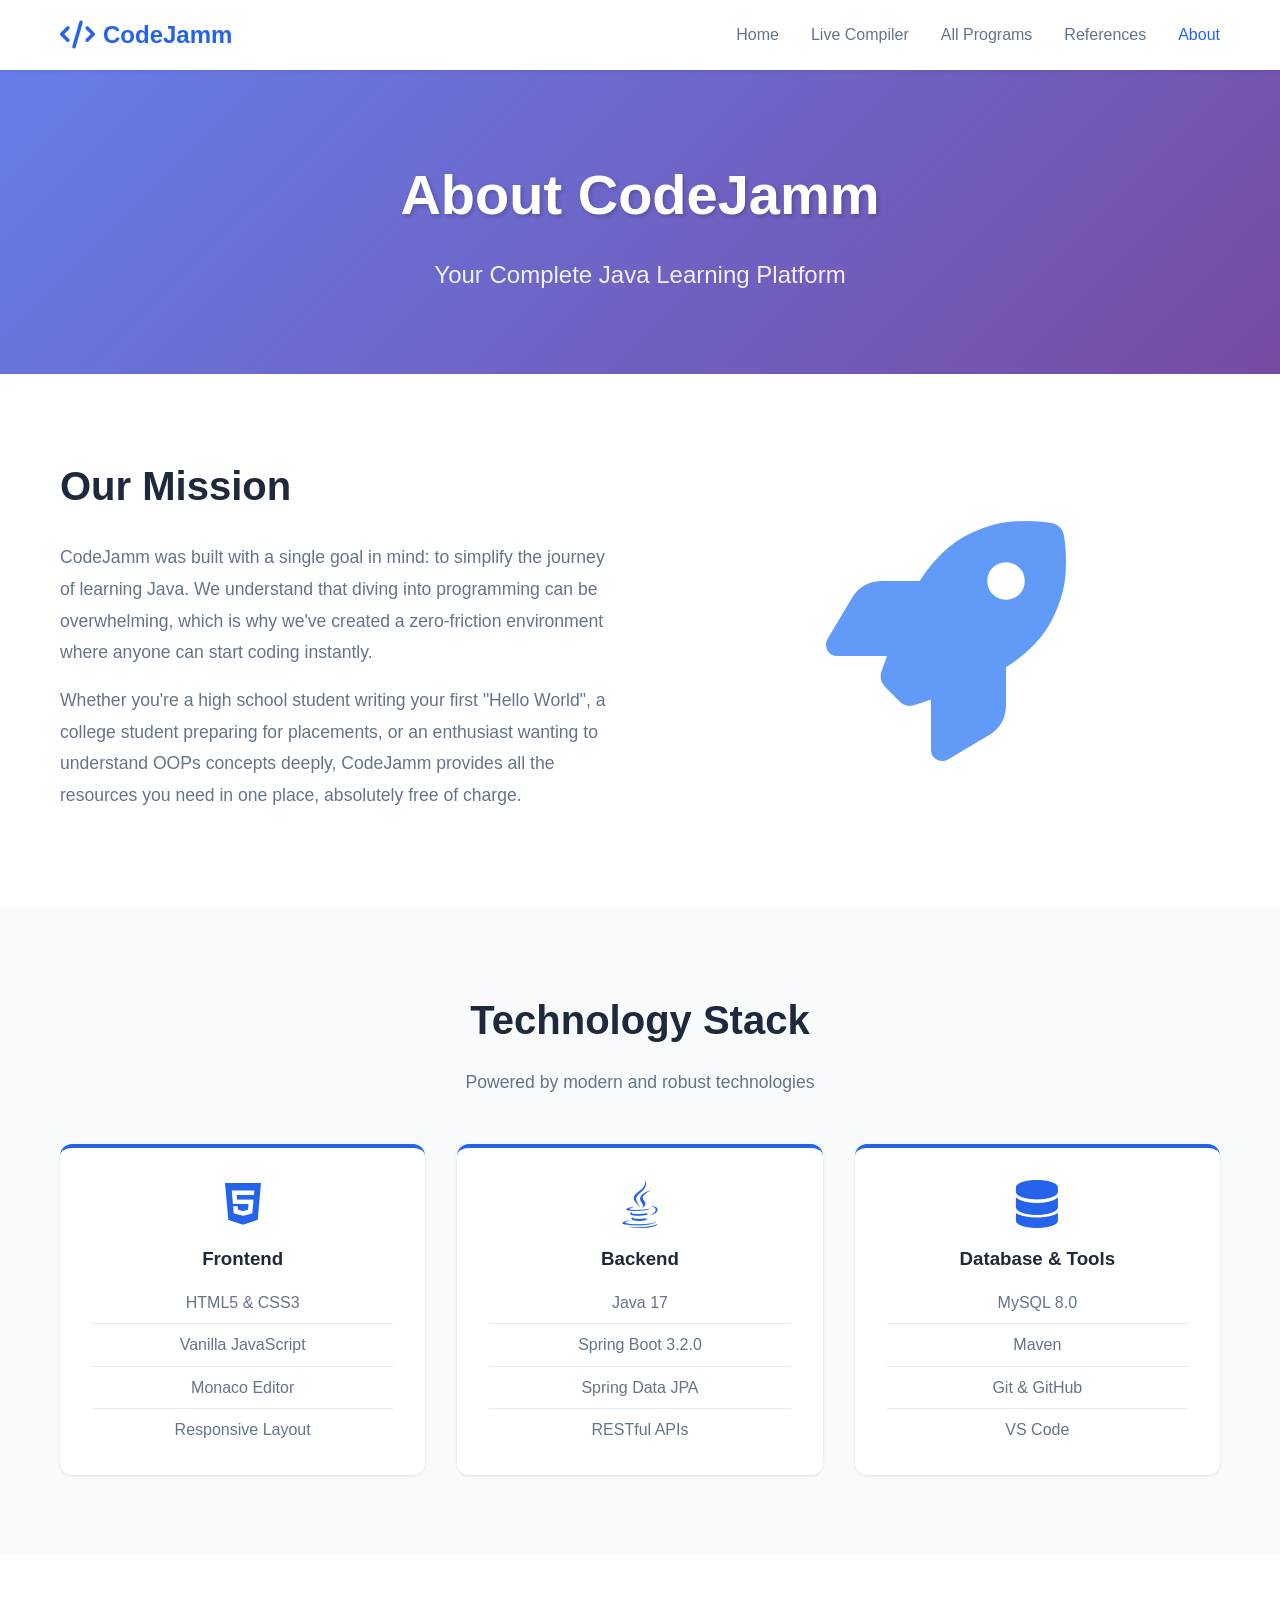
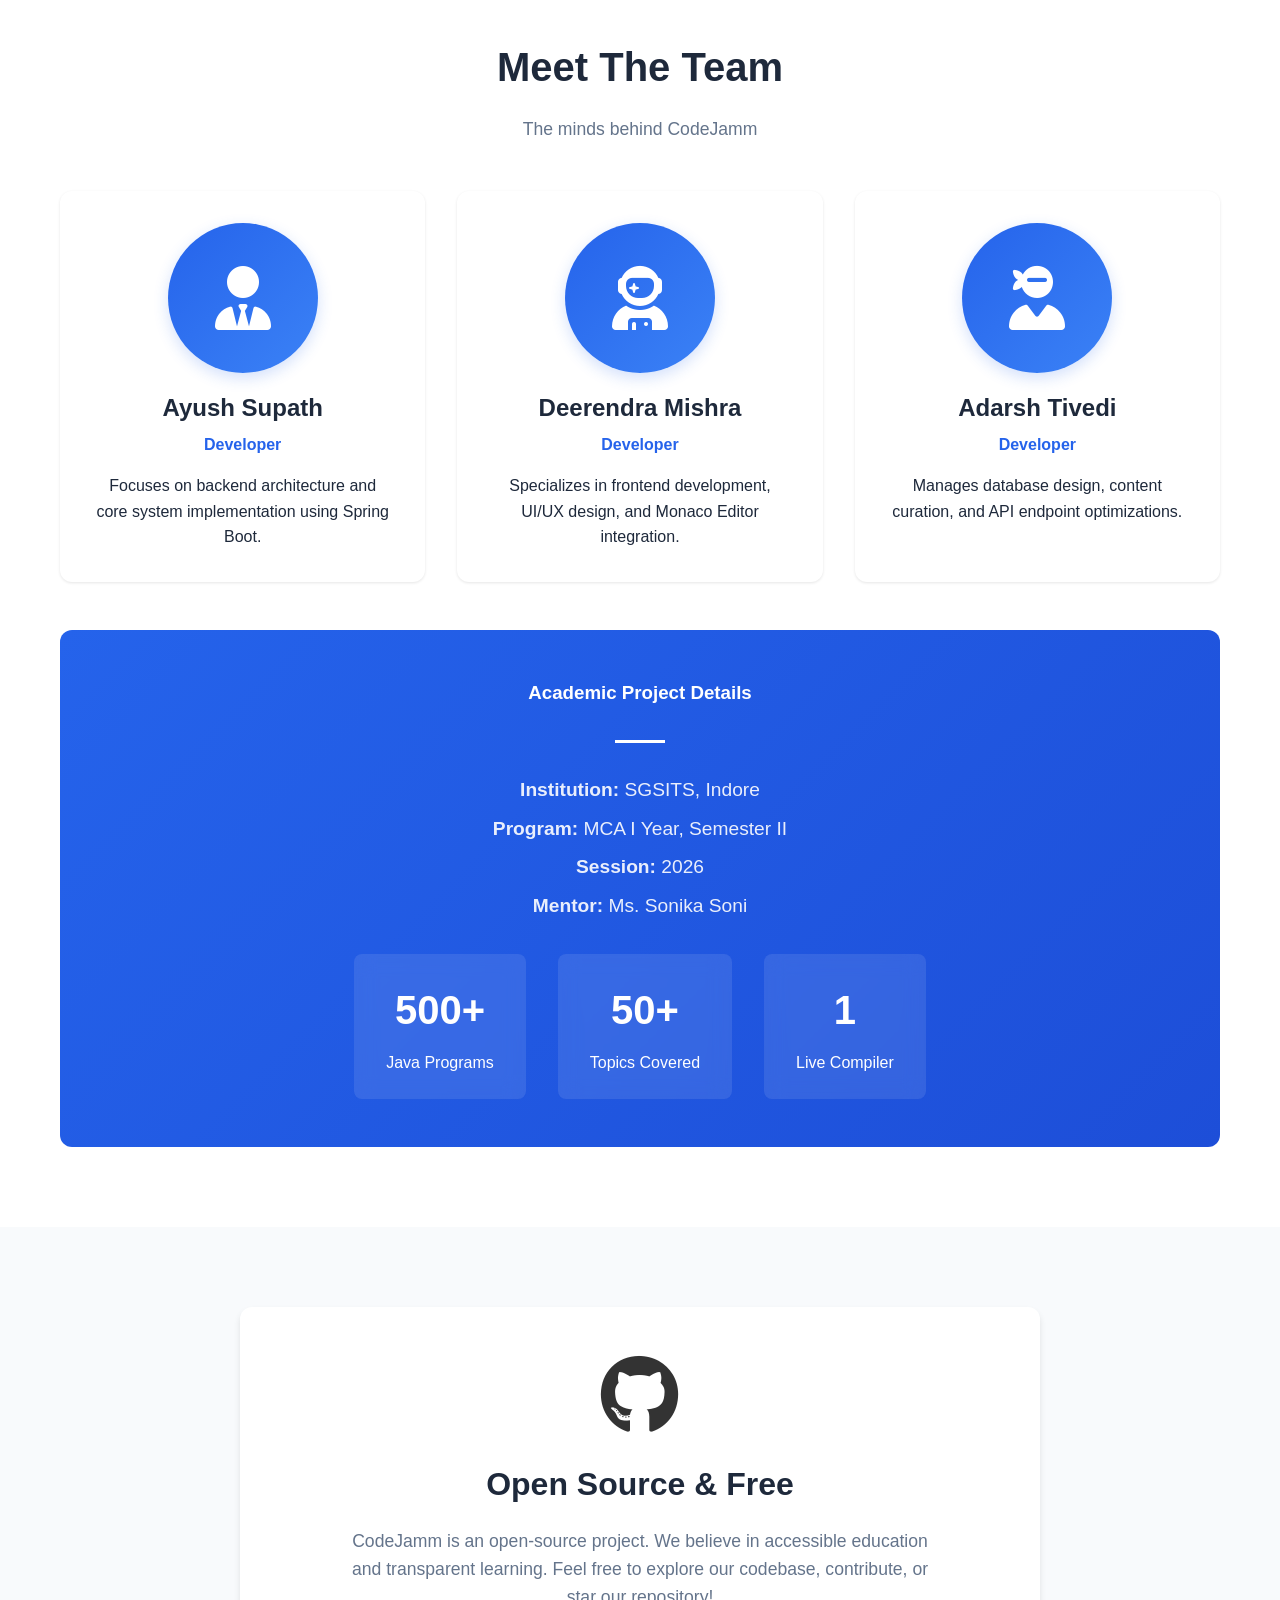
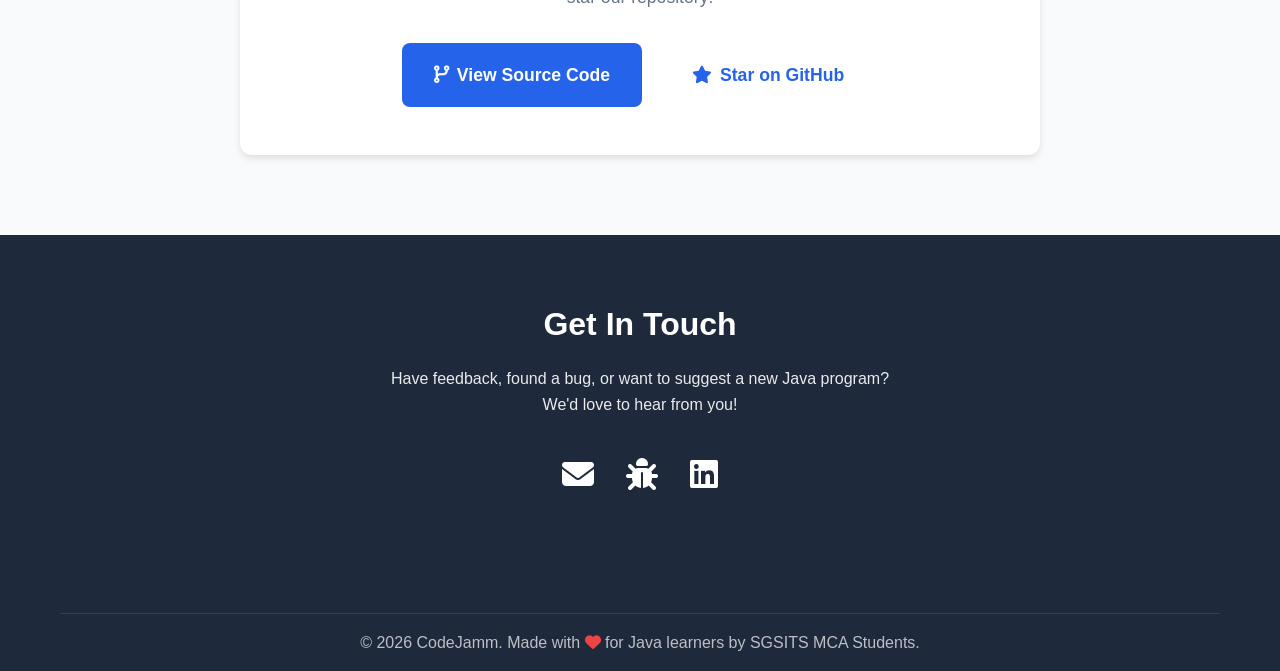
==== frontend/about.html @ c89b324f "Complete CodeJamm project - 35+ programs, About page, References page with OOPs concepts" ====
<!DOCTYPE html>
<html lang="en">
<head>
    <meta charset="UTF-8">
    <meta name="viewport" content="width=device-width, initial-scale=1.0">
    <title>About CodeJamm</title>
    <link rel="stylesheet" href="css/style.css">
    <link rel="stylesheet" href="https://cdnjs.cloudflare.com/ajax/libs/font-awesome/6.4.0/css/all.min.css">
    <style>
        .about-hero {
            background: linear-gradient(135deg, #667eea 0%, #764ba2 100%);
            color: white;
            padding: 5rem 0;
            text-align: center;
        }
        
        .about-hero h1 {
            font-size: 3.5rem;
            font-weight: 800;
            margin-bottom: 1rem;
            text-shadow: 2px 2px 4px rgba(0,0,0,0.2);
        }
        
        .about-hero p {
            font-size: 1.5rem;
            opacity: 0.9;
        }

        .section-padding {
            padding: 5rem 0;
        }

        .bg-light {
            background-color: var(--bg-color);
        }

        .bg-white {
            background-color: white;
        }

        .mission-grid {
            display: grid;
            grid-template-columns: 1fr 1fr;
            gap: 4rem;
            align-items: center;
        }

        @media (max-width: 768px) {
            .mission-grid {
                grid-template-columns: 1fr;
                gap: 2rem;
            }
        }

        .mission-content h2 {
            font-size: 2.5rem;
            margin-bottom: 1.5rem;
            color: var(--text-primary);
        }

        .mission-content p {
            font-size: 1.1rem;
            color: var(--text-secondary);
            margin-bottom: 1rem;
            line-height: 1.8;
        }

        .tech-grid {
            display: grid;
            grid-template-columns: repeat(auto-fit, minmax(250px, 1fr));
            gap: 2rem;
            margin-top: 3rem;
        }

        .tech-card {
            background: var(--card-bg);
            padding: 2rem;
            border-radius: 12px;
            box-shadow: var(--shadow-sm);
            text-align: center;
            transition: var(--transition);
            border-top: 4px solid var(--primary-color);
        }

        .tech-card:hover {
            transform: translateY(-5px);
            box-shadow: var(--shadow-md);
        }

        .tech-card i {
            font-size: 3rem;
            margin-bottom: 1rem;
            color: var(--primary-color);
        }

        .tech-card h3 {
            margin-bottom: 1rem;
            color: var(--text-primary);
        }

        .tech-card ul {
            list-style: none;
            color: var(--text-secondary);
            padding: 0;
        }

        .tech-card ul li {
            margin-bottom: 0.5rem;
            padding-bottom: 0.5rem;
            border-bottom: 1px solid var(--border-color);
        }

        .tech-card ul li:last-child {
            border-bottom: none;
            margin-bottom: 0;
            padding-bottom: 0;
        }

        .team-grid {
            display: grid;
            grid-template-columns: repeat(3, 1fr);
            gap: 2rem;
            margin-top: 3rem;
        }

        @media (max-width: 900px) {
            .team-grid {
                grid-template-columns: repeat(2, 1fr);
            }
        }

        @media (max-width: 600px) {
            .team-grid {
                grid-template-columns: 1fr;
            }
        }

        .team-card {
            background: white;
            border-radius: 12px;
            overflow: hidden;
            box-shadow: var(--shadow-sm);
            text-align: center;
            transition: var(--transition);
        }

        .team-card:hover {
            transform: translateY(-10px);
            box-shadow: var(--shadow-lg);
        }

        .team-avatar {
            width: 150px;
            height: 150px;
            border-radius: 50%;
            margin: 2rem auto 1rem;
            background: linear-gradient(135deg, var(--primary-color), var(--primary-light));
            display: flex;
            align-items: center;
            justify-content: center;
            color: white;
            font-size: 4rem;
            box-shadow: 0 5px 15px rgba(37, 99, 235, 0.2);
        }

        .team-info {
            padding: 0 2rem 2rem;
        }

        .team-info h3 {
            color: var(--text-primary);
            font-size: 1.5rem;
            margin-bottom: 0.25rem;
        }

        .team-info .role {
            color: var(--primary-color);
            font-weight: 600;
            margin-bottom: 1rem;
            display: block;
        }

        .project-details {
            background: linear-gradient(135deg, var(--primary-color) 0%, var(--primary-dark) 100%);
            color: white;
            border-radius: 12px;
            padding: 3rem;
            margin-top: 3rem;
            text-align: center;
        }

        .project-details p {
            font-size: 1.2rem;
            margin-bottom: 0.5rem;
            opacity: 0.9;
        }

        .stats-container {
            display: flex;
            justify-content: center;
            flex-wrap: wrap;
            gap: 2rem;
            margin-top: 2rem;
        }

        .stat-box {
            background: rgba(255, 255, 255, 0.1);
            backdrop-filter: blur(10px);
            padding: 1.5rem 2rem;
            border-radius: 8px;
            min-width: 150px;
        }

        .stat-box h4 {
            font-size: 2.5rem;
            margin-bottom: 0.5rem;
        }

        .github-section {
            text-align: center;
            padding: 5rem 0;
        }

        .github-card {
            background: white;
            border-radius: 12px;
            padding: 3rem;
            box-shadow: var(--shadow-md);
            max-width: 800px;
            margin: 0 auto;
        }

        .github-icon {
            font-size: 5rem;
            color: #333;
            margin-bottom: 1.5rem;
        }

        .github-buttons {
            display: flex;
            gap: 1rem;
            justify-content: center;
            margin-top: 2rem;
        }

        .contact-section {
            background: var(--text-primary);
            color: white;
            padding: 4rem 0;
            text-align: center;
        }

        .contact-links {
            display: flex;
            justify-content: center;
            gap: 2rem;
            margin-top: 2rem;
        }

        .contact-links a {
            color: white;
            font-size: 2rem;
            transition: var(--transition);
        }

        .contact-links a:hover {
            color: var(--primary-light);
            transform: translateY(-3px);
        }
    </style>
</head>
<body>
    <!-- Navigation Bar -->
    <nav class="navbar">
        <div class="container">
            <div class="nav-brand">
                <i class="fas fa-code"></i>
                <span>CodeJamm</span>
            </div>
            <ul class="nav-menu">
                <li><a href="index.html">Home</a></li>
                <li><a href="compiler.html">Live Compiler</a></li>
                <li><a href="programs.html">All Programs</a></li>
                <li><a href="references.html">References</a></li>
                <li><a href="about.html" class="active">About</a></li>
            </ul>
            <div class="mobile-menu-toggle">
                <i class="fas fa-bars"></i>
            </div>
        </div>
    </nav>

    <!-- Hero Section -->
    <section class="about-hero">
        <div class="container">
            <h1>About CodeJamm</h1>
            <p>Your Complete Java Learning Platform</p>
        </div>
    </section>

    <!-- Mission Section -->
    <section class="section-padding bg-white">
        <div class="container">
            <div class="mission-grid">
                <div class="mission-content">
                    <h2>Our Mission</h2>
                    <p>CodeJamm was built with a single goal in mind: to simplify the journey of learning Java. We understand that diving into programming can be overwhelming, which is why we've created a zero-friction environment where anyone can start coding instantly.</p>
                    <p>Whether you're a high school student writing your first "Hello World", a college student preparing for placements, or an enthusiast wanting to understand OOPs concepts deeply, CodeJamm provides all the resources you need in one place, absolutely free of charge.</p>
                </div>
                <div class="mission-image" style="text-align: center;">
                    <i class="fas fa-rocket" style="font-size: 15rem; color: var(--primary-light); opacity: 0.8;"></i>
                </div>
            </div>
        </div>
    </section>

    <!-- Technology Stack -->
    <section class="section-padding bg-light">
        <div class="container">
            <h2 class="section-title">Technology Stack</h2>
            <p class="section-subtitle">Powered by modern and robust technologies</p>
            
            <div class="tech-grid">
                <div class="tech-card">
                    <i class="fab fa-html5"></i>
                    <h3>Frontend</h3>
                    <ul>
                        <li>HTML5 & CSS3</li>
                        <li>Vanilla JavaScript</li>
                        <li>Monaco Editor</li>
                        <li>Responsive Layout</li>
                    </ul>
                </div>
                <div class="tech-card">
                    <i class="fab fa-java"></i>
                    <h3>Backend</h3>
                    <ul>
                        <li>Java 17</li>
                        <li>Spring Boot 3.2.0</li>
                        <li>Spring Data JPA</li>
                        <li>RESTful APIs</li>
                    </ul>
                </div>
                <div class="tech-card">
                    <i class="fas fa-database"></i>
                    <h3>Database & Tools</h3>
                    <ul>
                        <li>MySQL 8.0</li>
                        <li>Maven</li>
                        <li>Git & GitHub</li>
                        <li>VS Code</li>
                    </ul>
                </div>
            </div>
        </div>
    </section>

    <!-- Team Section -->
    <section class="section-padding bg-white">
        <div class="container">
            <h2 class="section-title">Meet The Team</h2>
            <p class="section-subtitle">The minds behind CodeJamm</p>

            <div class="team-grid">
                <div class="team-card">
                    <div class="team-avatar"><i class="fas fa-user-tie"></i></div>
                    <div class="team-info">
                        <h3>Ayush Supath</h3>
                        <span class="role">Developer</span>
                        <p>Focuses on backend architecture and core system implementation using Spring Boot.</p>
                    </div>
                </div>
                <div class="team-card">
                    <div class="team-avatar"><i class="fas fa-user-astronaut"></i></div>
                    <div class="team-info">
                        <h3>Deerendra Mishra</h3>
                        <span class="role">Developer</span>
                        <p>Specializes in frontend development, UI/UX design, and Monaco Editor integration.</p>
                    </div>
                </div>
                <div class="team-card">
                    <div class="team-avatar"><i class="fas fa-user-ninja"></i></div>
                    <div class="team-info">
                        <h3>Adarsh Tivedi</h3>
                        <span class="role">Developer</span>
                        <p>Manages database design, content curation, and API endpoint optimizations.</p>
                    </div>
                </div>
            </div>

            <div class="project-details">
                <h3>Academic Project Details</h3>
                <div style="margin: 2rem 0; width: 50px; height: 3px; background: white; margin-left: auto; margin-right: auto;"></div>
                <p><strong>Institution:</strong> SGSITS, Indore</p>
                <p><strong>Program:</strong> MCA I Year, Semester II</p>
                <p><strong>Session:</strong> 2026</p>
                <p><strong>Mentor:</strong> Ms. Sonika Soni</p>
                
                <div class="stats-container">
                    <div class="stat-box">
                        <h4>500+</h4>
                        <span>Java Programs</span>
                    </div>
                    <div class="stat-box">
                        <h4>50+</h4>
                        <span>Topics Covered</span>
                    </div>
                    <div class="stat-box">
                        <h4>1</h4>
                        <span>Live Compiler</span>
                    </div>
                </div>
            </div>
        </div>
    </section>

    <!-- GitHub Section -->
    <section class="github-section bg-light">
        <div class="container">
            <div class="github-card">
                <i class="fab fa-github github-icon"></i>
                <h2 style="font-size: 2rem; margin-bottom: 1rem; color: var(--text-primary);">Open Source & Free</h2>
                <p style="color: var(--text-secondary); font-size: 1.1rem; max-width: 600px; margin: 0 auto;">CodeJamm is an open-source project. We believe in accessible education and transparent learning. Feel free to explore our codebase, contribute, or star our repository!</p>
                <div class="github-buttons">
                    <a href="https://github.com/InsaanAyu/codejamm" target="_blank" class="btn btn-primary btn-large">
                        <i class="fas fa-code-branch"></i> View Source Code
                    </a>
                    <a href="https://github.com/InsaanAyu/codejamm" target="_blank" class="btn btn-secondary btn-large">
                        <i class="fas fa-star"></i> Star on GitHub
                    </a>
                </div>
            </div>
        </div>
    </section>

    <!-- Contact & Footer -->
    <section class="contact-section">
        <div class="container">
            <h2 style="margin-bottom: 1rem; font-size: 2rem;">Get In Touch</h2>
            <p style="opacity: 0.9; max-width: 500px; margin: 0 auto;">Have feedback, found a bug, or want to suggest a new Java program? We'd love to hear from you!</p>
            <div class="contact-links">
                <a href="mailto:contact@codejamm.com" title="Email Us"><i class="fas fa-envelope"></i></a>
                <a href="https://github.com/InsaanAyu/codejamm/issues" title="Report an Issue"><i class="fas fa-bug"></i></a>
                <a href="#" title="LinkedIn"><i class="fab fa-linkedin"></i></a>
            </div>
        </div>
    </section>

    <footer class="footer" style="margin-top: 0;">
        <div class="container">
            <div class="footer-bottom">
                <p>&copy; 2026 CodeJamm. Made with <i class="fas fa-heart"></i> for Java learners by SGSITS MCA Students.</p>
            </div>
        </div>
    </footer>

    <script>
        // Simple mobile menu toggle logic for isolated page
        document.addEventListener('DOMContentLoaded', () => {
            const mobileMenuToggle = document.querySelector('.mobile-menu-toggle');
            if (mobileMenuToggle) {
                mobileMenuToggle.addEventListener('click', () => {
                    const navMenu = document.querySelector('.nav-menu');
                    navMenu.style.display = navMenu.style.display === 'flex' ? 'none' : 'flex';
                    navMenu.style.flexDirection = 'column';
                    navMenu.style.position = 'absolute';
                    navMenu.style.top = '100%';
                    navMenu.style.left = '0';
                    navMenu.style.width = '100%';
                    navMenu.style.backgroundColor = 'var(--card-bg)';
                    navMenu.style.padding = '1rem 0';
                    navMenu.style.boxShadow = 'var(--shadow-md)';
                    navMenu.style.zIndex = '100';
                    
                    const listItems = navMenu.querySelectorAll('li');
                    listItems.forEach(li => {
                        li.style.textAlign = 'center';
                        li.style.margin = '0.5rem 0';
                    });
                });
            }
        });
    </script>
</body>
</html>
---- frontend/css/style.css ----
/* CodeJamm - Main Stylesheet */

/* CSS Variables */
:root {
    --primary-color: #2563eb;
    --primary-dark: #1d4ed8;
    --primary-light: #3b82f6;
    --secondary-color: #10b981;
    --secondary-dark: #059669;
    --accent-color: #f59e0b;
    --bg-color: #f8fafc;
    --card-bg: #ffffff;
    --text-primary: #1e293b;
    --text-secondary: #64748b;
    --border-color: #e2e8f0;
    --shadow-sm: 0 1px 3px rgba(0, 0, 0, 0.1);
    --shadow-md: 0 4px 6px rgba(0, 0, 0, 0.1);
    --shadow-lg: 0 10px 15px rgba(0, 0, 0, 0.1);
    --transition: all 0.3s ease;
}

/* Reset and Base Styles */
* {
    margin: 0;
    padding: 0;
    box-sizing: border-box;
}

body {
    font-family: 'Inter', -apple-system, BlinkMacSystemFont, 'Segoe UI', Roboto, sans-serif;
    line-height: 1.6;
    color: var(--text-primary);
    background-color: var(--bg-color);
}

.container {
    max-width: 1200px;
    margin: 0 auto;
    padding: 0 20px;
}

/* Navigation Bar */
.navbar {
    background: var(--card-bg);
    box-shadow: var(--shadow-sm);
    position: sticky;
    top: 0;
    z-index: 1000;
    padding: 1rem 0;
}

.navbar .container {
    display: flex;
    justify-content: space-between;
    align-items: center;
}

.nav-brand {
    display: flex;
    align-items: center;
    gap: 0.5rem;
    font-size: 1.5rem;
    font-weight: 700;
    color: var(--primary-color);
}

.nav-brand i {
    font-size: 1.75rem;
}

.nav-menu {
    display: flex;
    list-style: none;
    gap: 2rem;
}

.nav-menu a {
    text-decoration: none;
    color: var(--text-secondary);
    font-weight: 500;
    transition: var(--transition);
}

.nav-menu a:hover,
.nav-menu a.active {
    color: var(--primary-color);
}

.mobile-menu-toggle {
    display: none;
    font-size: 1.5rem;
    cursor: pointer;
    color: var(--text-primary);
}

/* Hero Section */
.hero {
    background: linear-gradient(135deg, #667eea 0%, #764ba2 100%);
    color: white;
    padding: 4rem 0;
    text-align: center;
}

.hero-content h1 {
    font-size: 3rem;
    font-weight: 800;
    margin-bottom: 1rem;
    text-shadow: 2px 2px 4px rgba(0, 0, 0, 0.2);
}

.hero-subtitle {
    font-size: 1.5rem;
    margin-bottom: 1rem;
    opacity: 0.95;
}

.hero-description {
    font-size: 1.1rem;
    max-width: 700px;
    margin: 0 auto 2rem;
    opacity: 0.9;
}

.hero-buttons {
    display: flex;
    gap: 1rem;
    justify-content: center;
    margin-bottom: 3rem;
}

.hero-stats {
    display: grid;
    grid-template-columns: repeat(3, 1fr);
    gap: 2rem;
    max-width: 800px;
    margin: 0 auto;
}

.stat-card {
    background: rgba(255, 255, 255, 0.15);
    backdrop-filter: blur(10px);
    padding: 1.5rem;
    border-radius: 12px;
    border: 1px solid rgba(255, 255, 255, 0.2);
}

.stat-card i {
    font-size: 2rem;
    margin-bottom: 0.5rem;
}

.stat-card h3 {
    font-size: 2rem;
    font-weight: 700;
    margin-bottom: 0.25rem;
}

.stat-card p {
    font-size: 0.95rem;
    opacity: 0.9;
}

/* Buttons */
.btn {
    display: inline-flex;
    align-items: center;
    gap: 0.5rem;
    padding: 0.75rem 1.5rem;
    border: none;
    border-radius: 8px;
    font-size: 1rem;
    font-weight: 600;
    cursor: pointer;
    transition: var(--transition);
    text-decoration: none;
}

.btn-primary {
    background: var(--primary-color);
    color: white;
}

.btn-primary:hover {
    background: var(--primary-dark);
    transform: translateY(-2px);
    box-shadow: var(--shadow-md);
}

.btn-secondary {
    background: white;
    color: var(--primary-color);
    border: 2px solid white;
}

.btn-secondary:hover {
    background: transparent;
    color: white;
}

.btn-success {
    background: var(--secondary-color);
    color: white;
}

.btn-success:hover {
    background: var(--secondary-dark);
}

.btn-sm {
    padding: 0.5rem 1rem;
    font-size: 0.9rem;
}

.btn-xs {
    padding: 0.25rem 0.75rem;
    font-size: 0.85rem;
}

.btn-large {
    padding: 1rem 2rem;
    font-size: 1.1rem;
}

/* Section Titles */
.section-title {
    font-size: 2.5rem;
    font-weight: 700;
    text-align: center;
    margin-bottom: 1rem;
    color: var(--text-primary);
}

.section-subtitle {
    text-align: center;
    color: var(--text-secondary);
    font-size: 1.1rem;
    margin-bottom: 3rem;
}

/* Features Section */
.features {
    padding: 4rem 0;
    background: white;
}

.features-grid {
    display: grid;
    grid-template-columns: repeat(3, 1fr);
    gap: 2rem;
}

.feature-card {
    padding: 2rem;
    background: var(--bg-color);
    border-radius: 12px;
    text-align: center;
    transition: var(--transition);
    border: 2px solid transparent;
}

.feature-card:hover {
    transform: translateY(-5px);
    box-shadow: var(--shadow-lg);
    border-color: var(--primary-color);
}

.feature-icon {
    width: 70px;
    height: 70px;
    background: linear-gradient(135deg, var(--primary-color), var(--primary-light));
    border-radius: 50%;
    display: flex;
    align-items: center;
    justify-content: center;
    margin: 0 auto 1.5rem;
    color: white;
    font-size: 2rem;
}

.feature-card h3 {
    font-size: 1.25rem;
    margin-bottom: 1rem;
    color: var(--text-primary);
}

.feature-card p {
    color: var(--text-secondary);
    line-height: 1.6;
}

/* Categories Section */
.categories {
    padding: 4rem 0;
}

.categories-grid {
    display: grid;
    grid-template-columns: repeat(auto-fill, minmax(280px, 1fr));
    gap: 1.5rem;
}

.category-card {
    background: white;
    padding: 1.5rem;
    border-radius: 12px;
    box-shadow: var(--shadow-sm);
    transition: var(--transition);
    cursor: pointer;
    border: 2px solid transparent;
}

.category-card:hover {
    transform: translateY(-3px);
    box-shadow: var(--shadow-md);
    border-color: var(--primary-color);
}

.category-header {
    display: flex;
    align-items: center;
    gap: 1rem;
    margin-bottom: 1rem;
}

.category-icon {
    width: 50px;
    height: 50px;
    background: linear-gradient(135deg, var(--primary-color), var(--primary-light));
    border-radius: 10px;
    display: flex;
    align-items: center;
    justify-content: center;
    color: white;
    font-size: 1.5rem;
}

.category-card h3 {
    font-size: 1.2rem;
    color: var(--text-primary);
}

.category-card p {
    color: var(--text-secondary);
    font-size: 0.95rem;
    line-height: 1.5;
}

/* Programs Grid */
.programs-grid {
    display: grid;
    grid-template-columns: repeat(auto-fill, minmax(300px, 1fr));
    gap: 1.5rem;
}

.program-card {
    background: white;
    padding: 1.5rem;
    border-radius: 12px;
    box-shadow: var(--shadow-sm);
    transition: var(--transition);
    cursor: pointer;
}

.program-card:hover {
    transform: translateY(-3px);
    box-shadow: var(--shadow-md);
}

.program-header {
    margin-bottom: 1rem;
}

.program-card h3 {
    font-size: 1.1rem;
    color: var(--text-primary);
    margin-bottom: 0.5rem;
}

.program-badge {
    display: inline-block;
    padding: 0.25rem 0.75rem;
    border-radius: 20px;
    font-size: 0.75rem;
    font-weight: 600;
    text-transform: uppercase;
}

.badge-easy {
    background: #dcfce7;
    color: #166534;
}

.badge-moderate {
    background: #fef3c7;
    color: #92400e;
}

.badge-advanced {
    background: #fee2e2;
    color: #991b1b;
}

.program-card p {
    color: var(--text-secondary);
    font-size: 0.9rem;
    line-height: 1.5;
    margin-bottom: 1rem;
}

.program-footer {
    display: flex;
    justify-content: space-between;
    align-items: center;
    font-size: 0.85rem;
    color: var(--text-secondary);
}

/* Popular Programs */
.popular-programs {
    padding: 4rem 0;
    background: white;
}

/* Quick Start */
.quick-start {
    padding: 4rem 0;
    text-align: center;
}

.quick-start-steps {
    display: grid;
    grid-template-columns: repeat(3, 1fr);
    gap: 2rem;
    margin: 3rem 0;
}

.step {
    padding: 2rem;
    background: white;
    border-radius: 12px;
    box-shadow: var(--shadow-sm);
}

.step-number {
    width: 50px;
    height: 50px;
    background: linear-gradient(135deg, var(--primary-color), var(--primary-light));
    color: white;
    border-radius: 50%;
    display: flex;
    align-items: center;
    justify-content: center;
    font-size: 1.5rem;
    font-weight: 700;
    margin: 0 auto 1rem;
}

.step h3 {
    margin-bottom: 0.5rem;
    color: var(--text-primary);
}

.step p {
    color: var(--text-secondary);
}

/* Loading State */
.loading {
    text-align: center;
    padding: 3rem;
    color: var(--text-secondary);
    font-size: 1.1rem;
}

.loading i {
    font-size: 2rem;
    margin-bottom: 1rem;
    display: block;
}

/* Footer */
.footer {
    background: var(--text-primary);
    color: white;
    padding: 3rem 0 1rem;
    margin-top: 4rem;
}

.footer-content {
    display: grid;
    grid-template-columns: repeat(4, 1fr);
    gap: 2rem;
    margin-bottom: 2rem;
}

.footer-section h3,
.footer-section h4 {
    margin-bottom: 1rem;
    color: white;
}

.footer-section p {
    color: rgba(255, 255, 255, 0.8);
    line-height: 1.6;
}

.footer-section ul {
    list-style: none;
}

.footer-section ul li {
    margin-bottom: 0.5rem;
}

.footer-section ul li a {
    color: rgba(255, 255, 255, 0.8);
    text-decoration: none;
    transition: var(--transition);
}

.footer-section ul li a:hover {
    color: var(--primary-light);
}

.footer-social {
    display: flex;
    gap: 1rem;
    margin-top: 1rem;
}

.footer-social a {
    width: 40px;
    height: 40px;
    background: rgba(255, 255, 255, 0.1);
    border-radius: 50%;
    display: flex;
    align-items: center;
    justify-content: center;
    color: white;
    font-size: 1.2rem;
    transition: var(--transition);
}

.footer-social a:hover {
    background: var(--primary-color);
    transform: translateY(-3px);
}

.footer-bottom {
    border-top: 1px solid rgba(255, 255, 255, 0.1);
    padding-top: 1rem;
    text-align: center;
    color: rgba(255, 255, 255, 0.7);
}

.footer-bottom i {
    color: #ef4444;
}

/* Responsive Design */
@media (max-width: 768px) {
    .nav-menu {
        display: none;
    }
    
    .mobile-menu-toggle {
        display: block;
    }
    
    .hero-content h1 {
        font-size: 2rem;
    }
    
    .hero-stats {
        grid-template-columns: 1fr;
        gap: 1rem;
    }
    
    .hero-buttons {
        flex-direction: column;
    }
    
    .features-grid {
        grid-template-columns: 1fr;
    }
    
    .categories-grid {
        grid-template-columns: 1fr;
    }
    
    .programs-grid {
        grid-template-columns: 1fr;
    }
    
    .quick-start-steps {
        grid-template-columns: 1fr;
    }
    
    .footer-content {
        grid-template-columns: 1fr;
    }
}
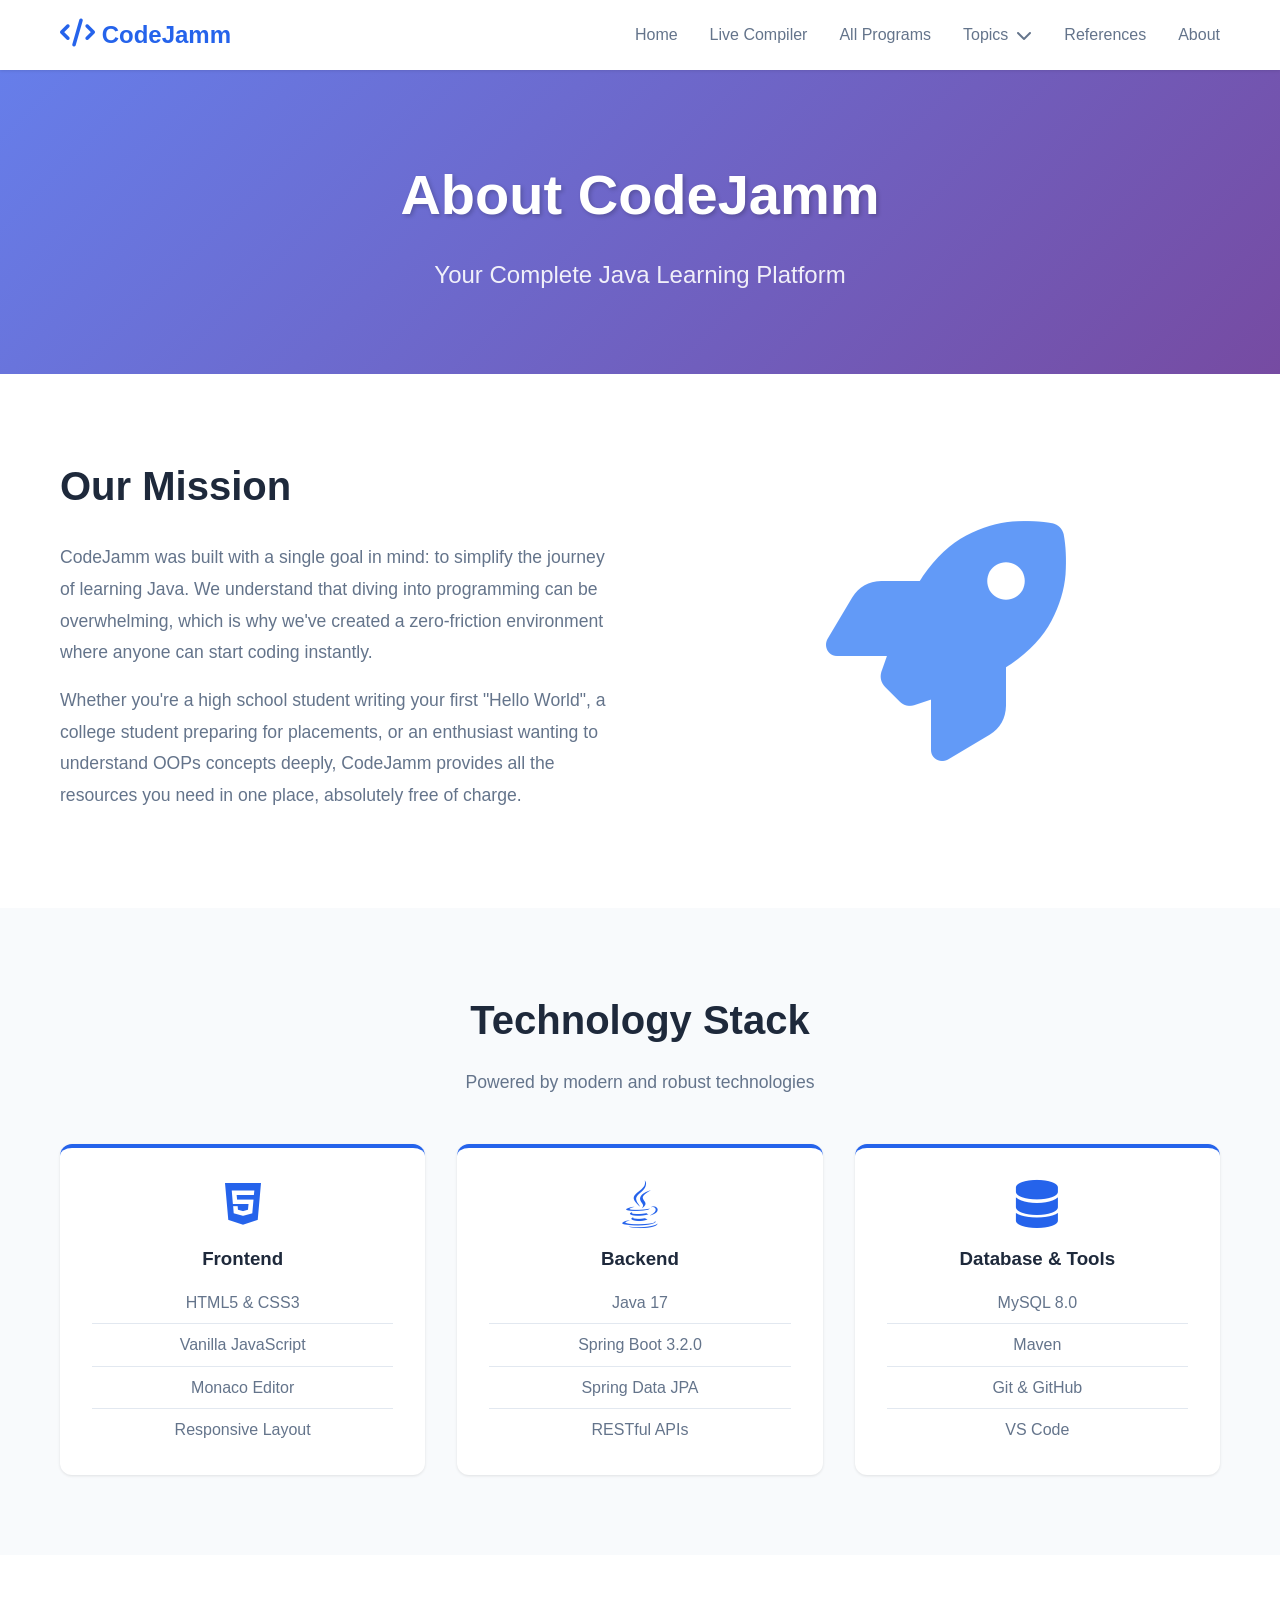
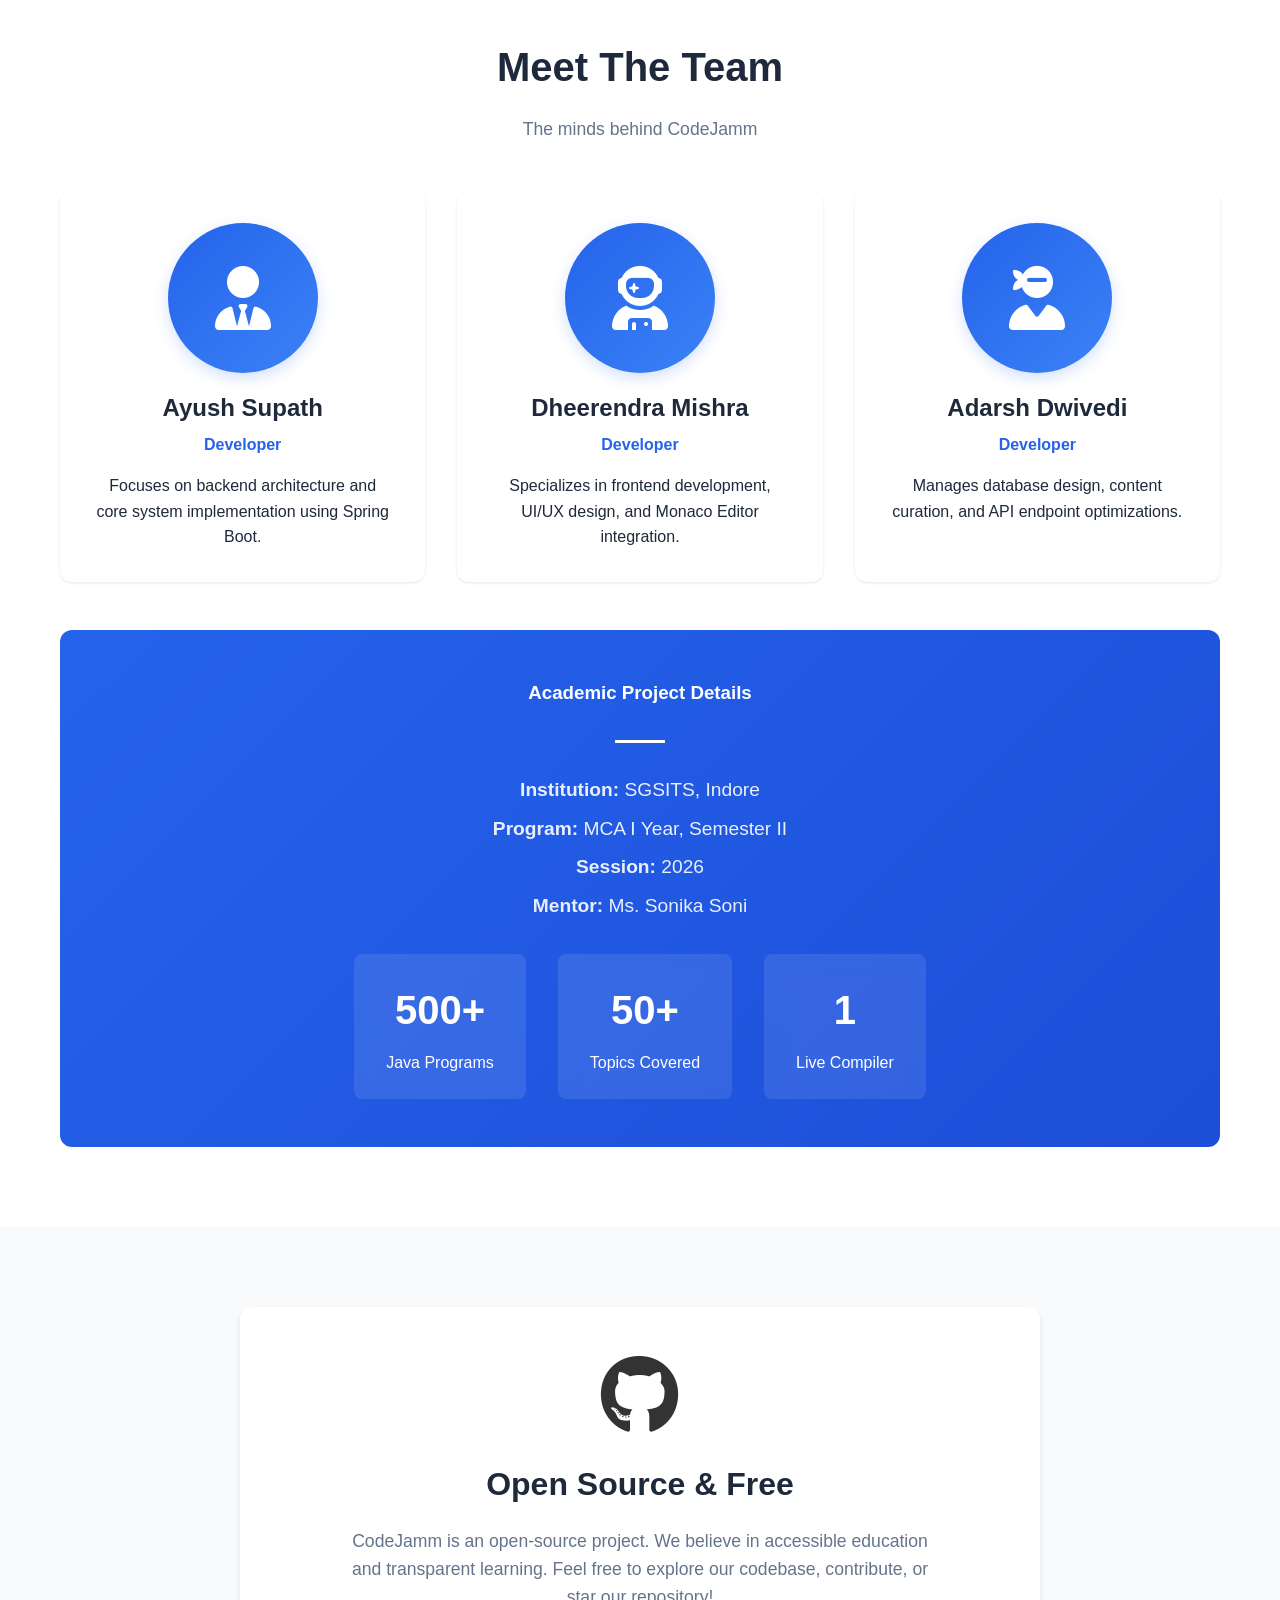
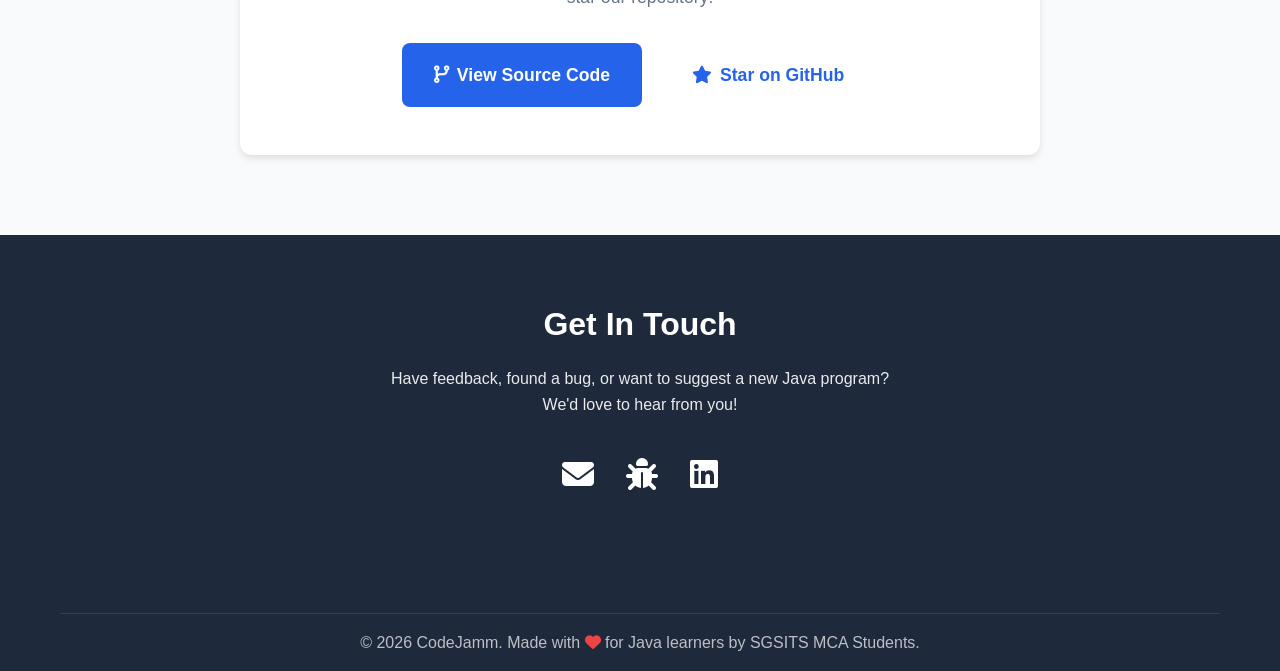
==== commit 287a9140: "Bhai hogya change badi mehnat lagi" ====
--- a/frontend/about.html
+++ b/frontend/about.html
@@ -1,5 +1,6 @@
-<!DOCTYPE html>
+﻿<!DOCTYPE html>
 <html lang="en">
+
 <head>
     <meta charset="UTF-8">
     <meta name="viewport" content="width=device-width, initial-scale=1.0">
@@ -13,14 +14,14 @@
             padding: 5rem 0;
             text-align: center;
         }
-        
+
         .about-hero h1 {
             font-size: 3.5rem;
             font-weight: 800;
             margin-bottom: 1rem;
-            text-shadow: 2px 2px 4px rgba(0,0,0,0.2);
-        }
-        
+            text-shadow: 2px 2px 4px rgba(0, 0, 0, 0.2);
+        }
+
         .about-hero p {
             font-size: 1.5rem;
             opacity: 0.9;
@@ -269,26 +270,49 @@
         }
     </style>
 </head>
+
 <body>
     <!-- Navigation Bar -->
     <nav class="navbar">
-        <div class="container">
-            <div class="nav-brand">
-                <i class="fas fa-code"></i>
-                <span>CodeJamm</span>
-            </div>
-            <ul class="nav-menu">
-                <li><a href="index.html">Home</a></li>
-                <li><a href="compiler.html">Live Compiler</a></li>
-                <li><a href="programs.html">All Programs</a></li>
-                <li><a href="references.html">References</a></li>
-                <li><a href="about.html" class="active">About</a></li>
-            </ul>
-            <div class="mobile-menu-toggle">
-                <i class="fas fa-bars"></i>
-            </div>
-        </div>
-    </nav>
+    <div class="container">
+        <div class="nav-brand">
+            <a href="index.html" style="color: inherit; text-decoration: none;">
+                <i class="fas fa-code"></i> CodeJamm
+            </a>
+        </div>
+        
+        <ul class="nav-menu">
+            <li><a href="index.html">Home</a></li>
+            
+            <li><a href="compiler.html">Live Compiler</a></li>
+            
+            <li><a href="programs.html">All Programs</a></li>
+            
+            <li class="dropdown">
+                <a href="#" class="dropdown-toggle">
+                    Topics <i class="fas fa-chevron-down"></i>
+                </a>
+                <ul class="dropdown-menu">
+                    <li><a href="data-structures.html">Data Structures</a></li>
+                    <li><a href="patterns.html">Pattern Printing</a></li>
+                    <li><a href="oops.html">OOPs Concepts</a></li>
+                    <li><a href="strings.html">String Operations</a></li>
+                    <li><a href="collections.html">Collections Framework</a></li>
+                    <li><a href="matrix.html">Matrix Problems</a></li>
+                    <li><a href="jdbc.html">JDBC Database</a></li>
+                </ul>
+            </li>
+            
+            <li><a href="references.html">References</a></li>
+            
+            <li><a href="about.html">About</a></li>
+        </ul>
+        
+        <button class="mobile-menu-toggle" style="background:none; border:none; font-size:1.5rem; color:var(--text-primary); cursor:pointer;">
+            <i class="fas fa-bars"></i>
+        </button>
+    </div>
+</nav>
 
     <!-- Hero Section -->
     <section class="about-hero">
@@ -304,8 +328,12 @@
             <div class="mission-grid">
                 <div class="mission-content">
                     <h2>Our Mission</h2>
-                    <p>CodeJamm was built with a single goal in mind: to simplify the journey of learning Java. We understand that diving into programming can be overwhelming, which is why we've created a zero-friction environment where anyone can start coding instantly.</p>
-                    <p>Whether you're a high school student writing your first "Hello World", a college student preparing for placements, or an enthusiast wanting to understand OOPs concepts deeply, CodeJamm provides all the resources you need in one place, absolutely free of charge.</p>
+                    <p>CodeJamm was built with a single goal in mind: to simplify the journey of learning Java. We
+                        understand that diving into programming can be overwhelming, which is why we've created a
+                        zero-friction environment where anyone can start coding instantly.</p>
+                    <p>Whether you're a high school student writing your first "Hello World", a college student
+                        preparing for placements, or an enthusiast wanting to understand OOPs concepts deeply, CodeJamm
+                        provides all the resources you need in one place, absolutely free of charge.</p>
                 </div>
                 <div class="mission-image" style="text-align: center;">
                     <i class="fas fa-rocket" style="font-size: 15rem; color: var(--primary-light); opacity: 0.8;"></i>
@@ -319,7 +347,7 @@
         <div class="container">
             <h2 class="section-title">Technology Stack</h2>
             <p class="section-subtitle">Powered by modern and robust technologies</p>
-            
+
             <div class="tech-grid">
                 <div class="tech-card">
                     <i class="fab fa-html5"></i>
@@ -373,7 +401,7 @@
                 <div class="team-card">
                     <div class="team-avatar"><i class="fas fa-user-astronaut"></i></div>
                     <div class="team-info">
-                        <h3>Deerendra Mishra</h3>
+                        <h3>Dheerendra Mishra</h3>
                         <span class="role">Developer</span>
                         <p>Specializes in frontend development, UI/UX design, and Monaco Editor integration.</p>
                     </div>
@@ -381,7 +409,7 @@
                 <div class="team-card">
                     <div class="team-avatar"><i class="fas fa-user-ninja"></i></div>
                     <div class="team-info">
-                        <h3>Adarsh Tivedi</h3>
+                        <h3>Adarsh Dwivedi</h3>
                         <span class="role">Developer</span>
                         <p>Manages database design, content curation, and API endpoint optimizations.</p>
                     </div>
@@ -390,12 +418,14 @@
 
             <div class="project-details">
                 <h3>Academic Project Details</h3>
-                <div style="margin: 2rem 0; width: 50px; height: 3px; background: white; margin-left: auto; margin-right: auto;"></div>
+                <div
+                    style="margin: 2rem 0; width: 50px; height: 3px; background: white; margin-left: auto; margin-right: auto;">
+                </div>
                 <p><strong>Institution:</strong> SGSITS, Indore</p>
                 <p><strong>Program:</strong> MCA I Year, Semester II</p>
                 <p><strong>Session:</strong> 2026</p>
                 <p><strong>Mentor:</strong> Ms. Sonika Soni</p>
-                
+
                 <div class="stats-container">
                     <div class="stat-box">
                         <h4>500+</h4>
@@ -420,7 +450,9 @@
             <div class="github-card">
                 <i class="fab fa-github github-icon"></i>
                 <h2 style="font-size: 2rem; margin-bottom: 1rem; color: var(--text-primary);">Open Source & Free</h2>
-                <p style="color: var(--text-secondary); font-size: 1.1rem; max-width: 600px; margin: 0 auto;">CodeJamm is an open-source project. We believe in accessible education and transparent learning. Feel free to explore our codebase, contribute, or star our repository!</p>
+                <p style="color: var(--text-secondary); font-size: 1.1rem; max-width: 600px; margin: 0 auto;">CodeJamm
+                    is an open-source project. We believe in accessible education and transparent learning. Feel free to
+                    explore our codebase, contribute, or star our repository!</p>
                 <div class="github-buttons">
                     <a href="https://github.com/InsaanAyu/codejamm" target="_blank" class="btn btn-primary btn-large">
                         <i class="fas fa-code-branch"></i> View Source Code
@@ -437,10 +469,12 @@
     <section class="contact-section">
         <div class="container">
             <h2 style="margin-bottom: 1rem; font-size: 2rem;">Get In Touch</h2>
-            <p style="opacity: 0.9; max-width: 500px; margin: 0 auto;">Have feedback, found a bug, or want to suggest a new Java program? We'd love to hear from you!</p>
+            <p style="opacity: 0.9; max-width: 500px; margin: 0 auto;">Have feedback, found a bug, or want to suggest a
+                new Java program? We'd love to hear from you!</p>
             <div class="contact-links">
                 <a href="mailto:contact@codejamm.com" title="Email Us"><i class="fas fa-envelope"></i></a>
-                <a href="https://github.com/InsaanAyu/codejamm/issues" title="Report an Issue"><i class="fas fa-bug"></i></a>
+                <a href="https://github.com/InsaanAyu/codejamm/issues" title="Report an Issue"><i
+                        class="fas fa-bug"></i></a>
                 <a href="#" title="LinkedIn"><i class="fab fa-linkedin"></i></a>
             </div>
         </div>
@@ -449,7 +483,8 @@
     <footer class="footer" style="margin-top: 0;">
         <div class="container">
             <div class="footer-bottom">
-                <p>&copy; 2026 CodeJamm. Made with <i class="fas fa-heart"></i> for Java learners by SGSITS MCA Students.</p>
+                <p>&copy; 2026 CodeJamm. Made with <i class="fas fa-heart"></i> for Java learners by SGSITS MCA
+                    Students.</p>
             </div>
         </div>
     </footer>
@@ -471,7 +506,7 @@
                     navMenu.style.padding = '1rem 0';
                     navMenu.style.boxShadow = 'var(--shadow-md)';
                     navMenu.style.zIndex = '100';
-                    
+
                     const listItems = navMenu.querySelectorAll('li');
                     listItems.forEach(li => {
                         li.style.textAlign = 'center';
@@ -482,4 +517,5 @@
         });
     </script>
 </body>
+
 </html>
--- a/frontend/css/style.css
+++ b/frontend/css/style.css
@@ -600,3 +600,146 @@
         grid-template-columns: 1fr;
     }
 }
+/* Dropdown Menu */
+.dropdown {
+    position: relative;
+}
+
+.dropdown-toggle {
+    display: flex;
+    align-items: center;
+    gap: 0.5rem;
+}
+
+.dropdown-menu {
+    position: absolute;
+    top: 100%;
+    left: 0;
+    background: white;
+    min-width: 220px;
+    box-shadow: 0 4px 12px rgba(0, 0, 0, 0.15);
+    border-radius: 8px;
+    padding: 0.5rem 0;
+    opacity: 0;
+    visibility: hidden;
+    transform: translateY(-10px);
+    transition: all 0.3s ease;
+    z-index: 1000;
+}
+
+.dropdown:hover .dropdown-menu {
+    opacity: 1;
+    visibility: visible;
+    transform: translateY(0);
+}
+
+.dropdown-menu li {
+    list-style: none;
+}
+
+.dropdown-menu a {
+    display: block;
+    padding: 0.75rem 1.5rem;
+    color: #333;
+    text-decoration: none;
+    transition: background 0.2s;
+}
+
+.dropdown-menu a:hover {
+    background: #f3f4f6;
+    color: #2563eb;
+}
+
+/* Mobile Responsive */
+@media (max-width: 768px) {
+    .dropdown-menu {
+        position: static;
+        opacity: 1;
+        visibility: visible;
+        transform: none;
+        box-shadow: none;
+        background: transparent;
+        display: none;
+    }
+    
+    .dropdown.active .dropdown-menu {
+        display: block;
+    }
+}
+
+/* Clickable Category Cards */
+.category-card {
+    display: block;
+    background: white;
+    border-radius: 12px;
+    padding: 2rem;
+    box-shadow: 0 2px 8px rgba(0, 0, 0, 0.1);
+    transition: all 0.3s ease;
+    text-decoration: none;
+    color: inherit;
+    cursor: pointer;
+}
+
+.category-card:hover {
+    transform: translateY(-5px);
+    box-shadow: 0 8px 20px rgba(37, 99, 235, 0.2);
+}
+
+.category-icon {
+    width: 60px;
+    height: 60px;
+    background: linear-gradient(135deg, #667eea 0%, #764ba2 100%);
+    border-radius: 12px;
+    display: flex;
+    align-items: center;
+    justify-content: center;
+    margin-bottom: 1rem;
+}
+
+.category-icon i {
+    font-size: 1.75rem;
+    color: white;
+}
+
+.category-card h3 {
+    font-size: 1.25rem;
+    font-weight: 600;
+    margin-bottom: 0.5rem;
+    color: #1f2937;
+}
+
+.category-card p {
+    color: #6b7280;
+    font-size: 0.95rem;
+    line-height: 1.5;
+}
+
+.categories-grid {
+    display: grid;
+    grid-template-columns: repeat(auto-fit, minmax(280px, 1fr));
+    gap: 2rem;
+    margin-top: 2rem;
+}
+
+@media (max-width: 768px) {
+    .categories-grid {
+        grid-template-columns: 1fr;
+    }
+}
+
+/* Nav Active State (Wait, I'll put it here too) */
+.nav-menu a.active {
+    color: #2563eb;
+    font-weight: 600;
+    position: relative;
+}
+
+.nav-menu a.active::after {
+    content: '';
+    position: absolute;
+    bottom: -4px;
+    left: 0;
+    right: 0;
+    height: 2px;
+    background: #2563eb;
+}
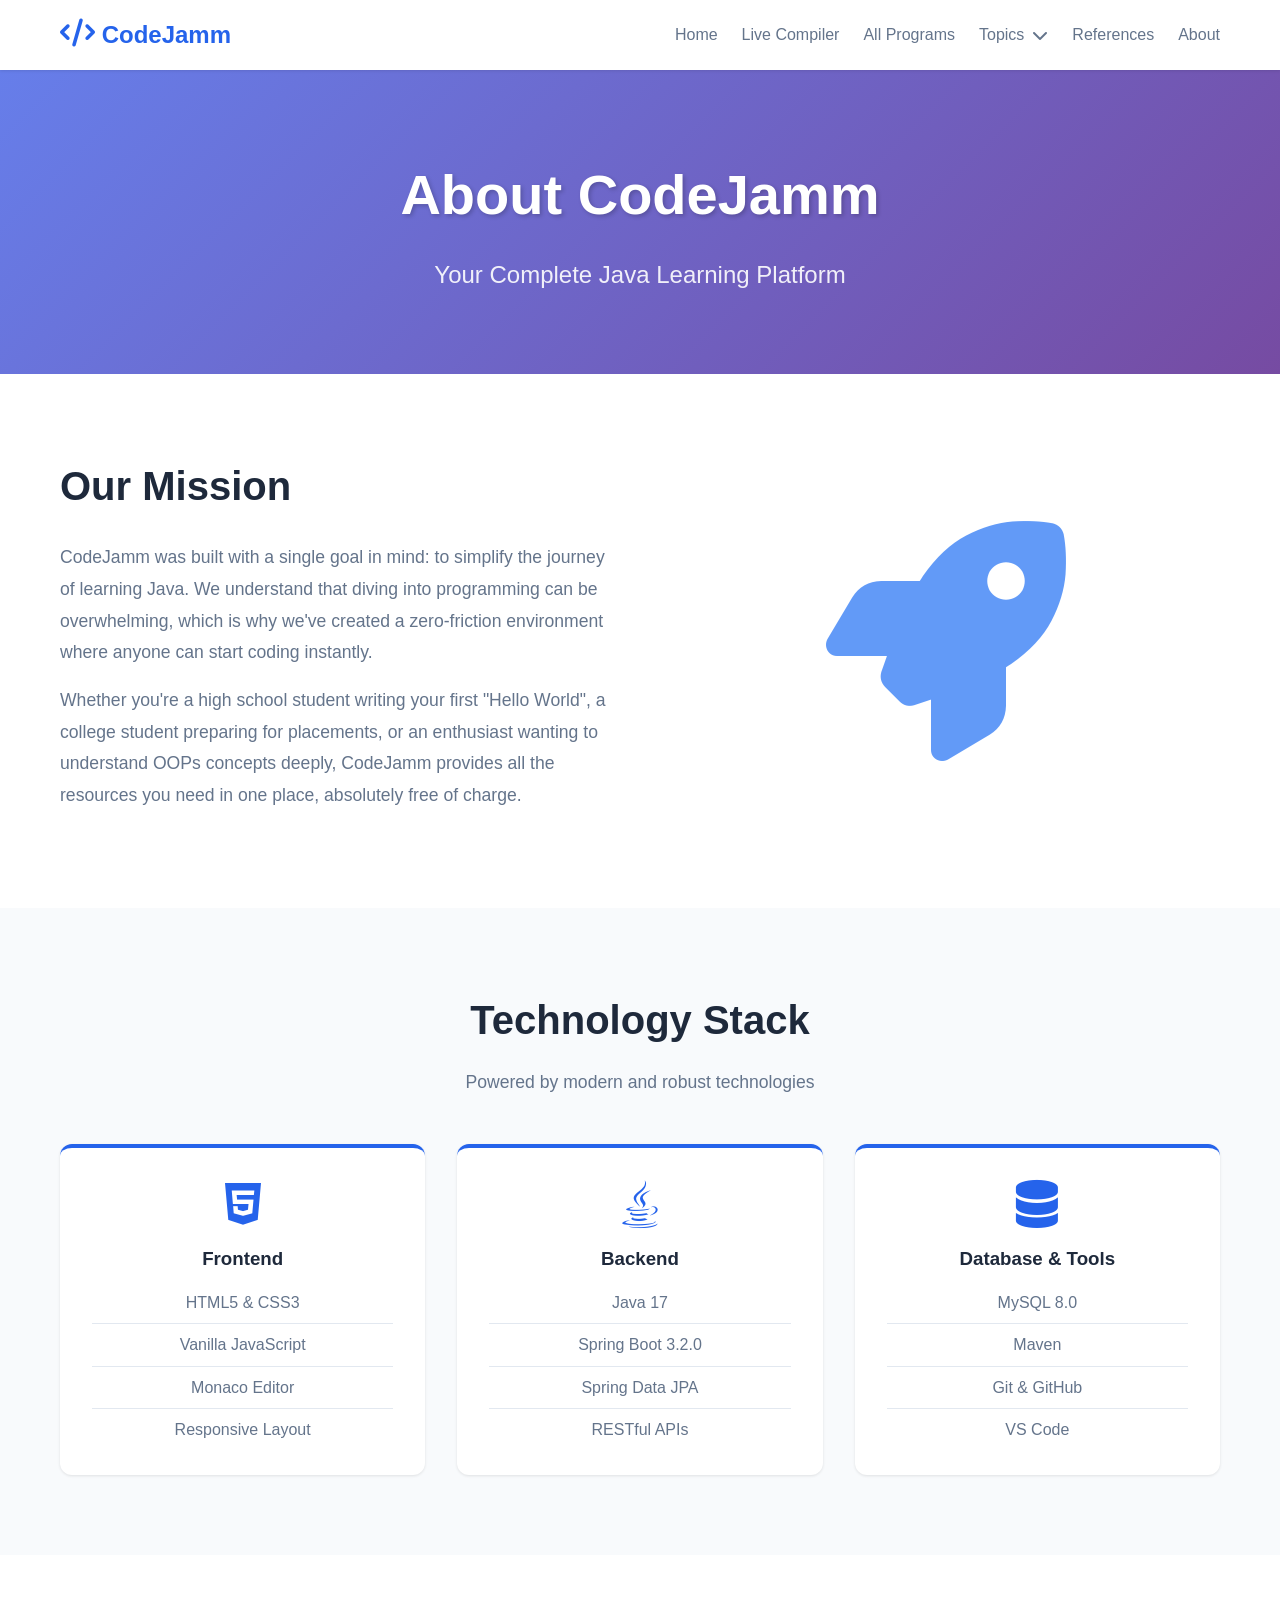
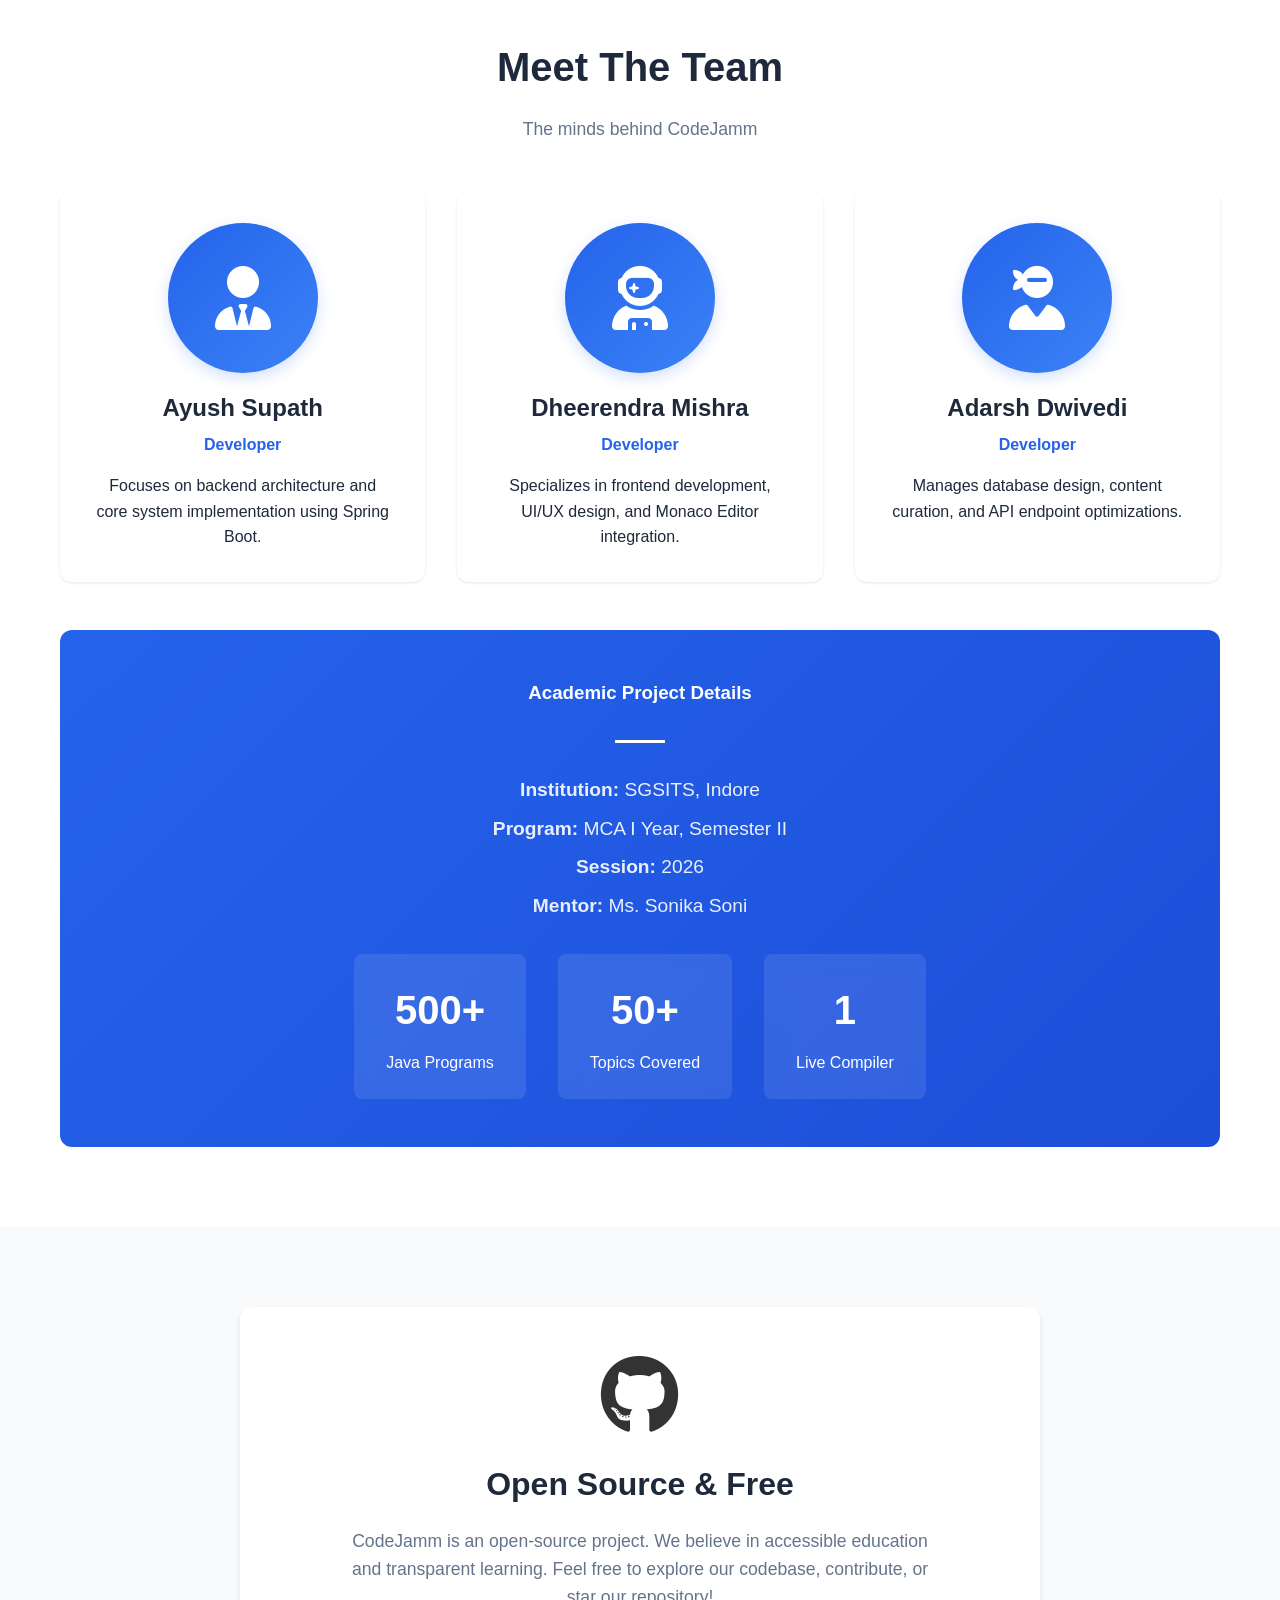
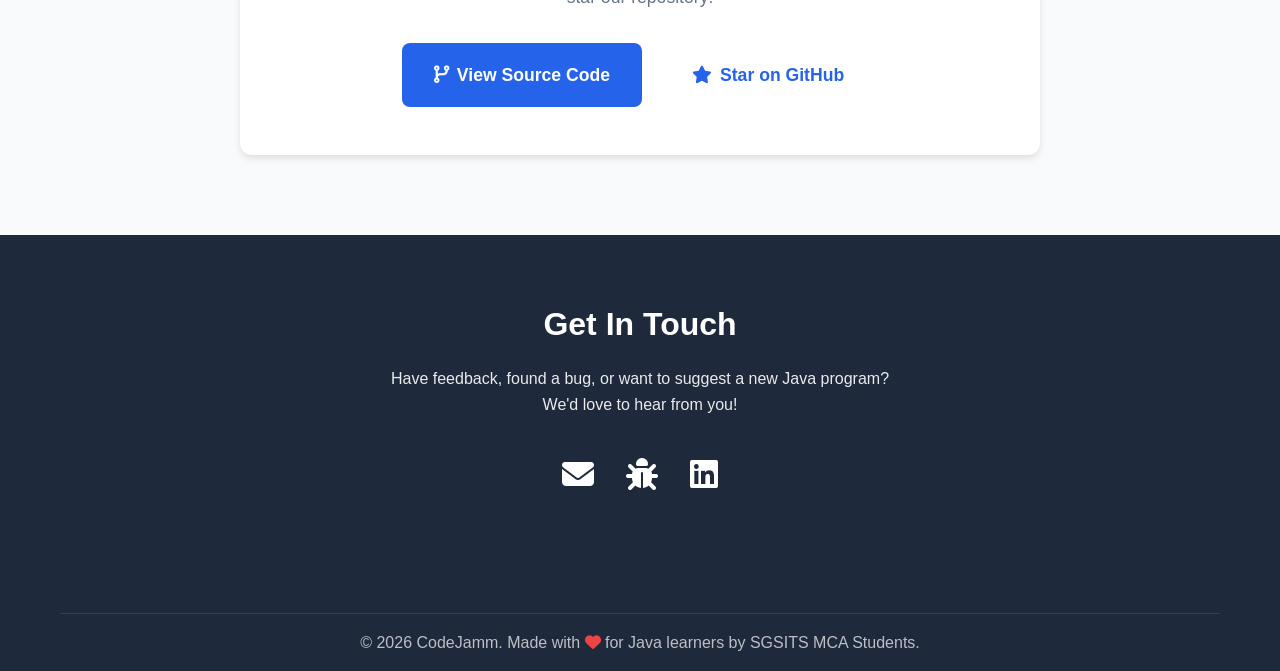
==== commit 56ba526f: "Aur program dal diye he" ====
--- a/frontend/about.html
+++ b/frontend/about.html
@@ -1,4 +1,4 @@
-﻿<!DOCTYPE html>
+<!DOCTYPE html>
 <html lang="en">
 
 <head>
@@ -274,45 +274,46 @@
 <body>
     <!-- Navigation Bar -->
     <nav class="navbar">
-    <div class="container">
-        <div class="nav-brand">
-            <a href="index.html" style="color: inherit; text-decoration: none;">
-                <i class="fas fa-code"></i> CodeJamm
-            </a>
-        </div>
-        
-        <ul class="nav-menu">
-            <li><a href="index.html">Home</a></li>
-            
-            <li><a href="compiler.html">Live Compiler</a></li>
-            
-            <li><a href="programs.html">All Programs</a></li>
-            
-            <li class="dropdown">
-                <a href="#" class="dropdown-toggle">
-                    Topics <i class="fas fa-chevron-down"></i>
+        <div class="container">
+            <div class="nav-brand">
+                <a href="index.html" style="color: inherit; text-decoration: none;">
+                    <i class="fas fa-code"></i> CodeJamm
                 </a>
-                <ul class="dropdown-menu">
-                    <li><a href="data-structures.html">Data Structures</a></li>
-                    <li><a href="patterns.html">Pattern Printing</a></li>
-                    <li><a href="oops.html">OOPs Concepts</a></li>
-                    <li><a href="strings.html">String Operations</a></li>
-                    <li><a href="collections.html">Collections Framework</a></li>
-                    <li><a href="matrix.html">Matrix Problems</a></li>
-                    <li><a href="jdbc.html">JDBC Database</a></li>
-                </ul>
-            </li>
-            
-            <li><a href="references.html">References</a></li>
-            
-            <li><a href="about.html">About</a></li>
-        </ul>
-        
-        <button class="mobile-menu-toggle" style="background:none; border:none; font-size:1.5rem; color:var(--text-primary); cursor:pointer;">
-            <i class="fas fa-bars"></i>
-        </button>
-    </div>
-</nav>
+            </div>
+
+            <ul class="nav-menu">
+                <li><a href="index.html">Home</a></li>
+
+                <li><a href="compiler.html">Live Compiler</a></li>
+
+                <li><a href="programs.html">All Programs</a></li>
+
+                <li class="dropdown">
+                    <a href="#" class="dropdown-toggle">
+                        Topics <i class="fas fa-chevron-down"></i>
+                    </a>
+                    <ul class="dropdown-menu">
+                        <li><a href="data-structures.html">Data Structures</a></li>
+                        <li><a href="patterns.html">Pattern Printing</a></li>
+                        <li><a href="oops.html">OOPs Concepts</a></li>
+                        <li><a href="strings.html">String Operations</a></li>
+                        <li><a href="collections.html">Collections Framework</a></li>
+                        <li><a href="matrix.html">Matrix Problems</a></li>
+                        <li><a href="jdbc.html">JDBC Database</a></li>
+                    </ul>
+                </li>
+
+                <li><a href="references.html">References</a></li>
+
+                <li><a href="about.html">About</a></li>
+            </ul>
+
+            <button class="mobile-menu-toggle"
+                style="background:none; border:none; font-size:1.5rem; color:var(--text-primary); cursor:pointer;">
+                <i class="fas fa-bars"></i>
+            </button>
+        </div>
+    </nav>
 
     <!-- Hero Section -->
     <section class="about-hero">
@@ -472,10 +473,9 @@
             <p style="opacity: 0.9; max-width: 500px; margin: 0 auto;">Have feedback, found a bug, or want to suggest a
                 new Java program? We'd love to hear from you!</p>
             <div class="contact-links">
-                <a href="mailto:contact@codejamm.com" title="Email Us"><i class="fas fa-envelope"></i></a>
-                <a href="https://github.com/InsaanAyu/codejamm/issues" title="Report an Issue"><i
-                        class="fas fa-bug"></i></a>
-                <a href="#" title="LinkedIn"><i class="fab fa-linkedin"></i></a>
+                <a href="ayushsupath1829@gmail.com" title="Email Us"><i class="fas fa-envelope"></i></a>
+                <a href="https://github.com/ayushsupath" title="Report an Issue"><i class="fas fa-bug"></i></a>
+                <a href="https://www.linkedin.com/in/ayushsupath/" title="LinkedIn"><i class="fab fa-linkedin"></i></a>
             </div>
         </div>
     </section>
@@ -518,4 +518,4 @@
     </script>
 </body>
 
-</html>
+</html>
--- a/frontend/css/style.css
+++ b/frontend/css/style.css
@@ -743,3 +743,25 @@
     height: 2px;
     background: #2563eb;
 }
+
+/* Theme Toggle in Navbar */
+.nav-menu {
+    display: flex;
+    align-items: center;
+    gap: 1.5rem;
+}
+
+.theme-toggle {
+    background: none;
+    border: none;
+    cursor: pointer;
+    padding: 0;
+}
+
+/* Mobile responsive */
+@media (max-width: 768px) {
+    .theme-toggle {
+        margin-left: 0;
+        margin-top: 1rem;
+    }
+}
